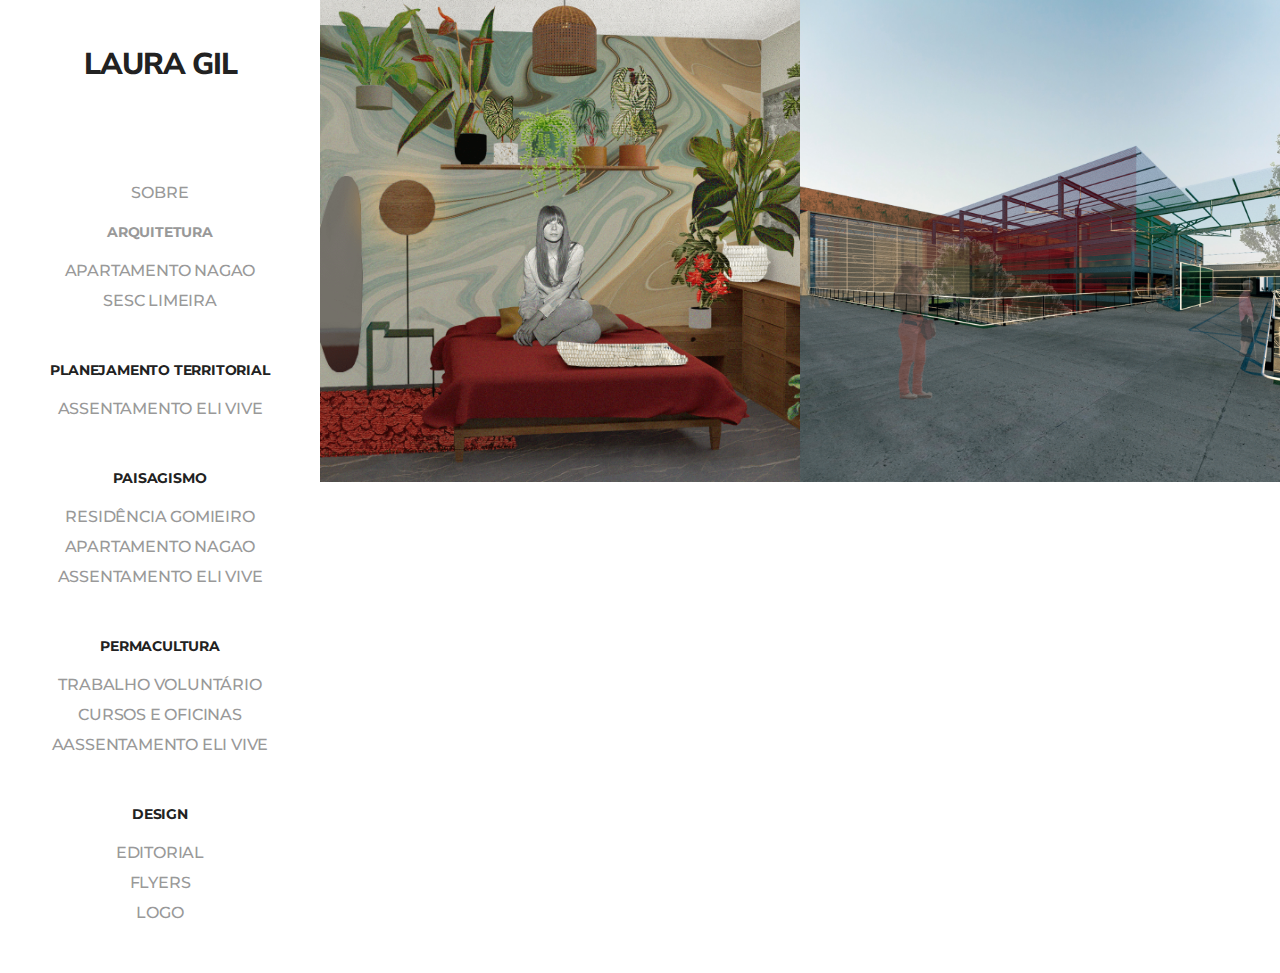
==== arquitetura/index.html @ 51f8e71c "paginas html, css dos projetos e js" ====
<!DOCTYPE html>
<html lang="pt-br">
<head>
    <meta charset="UTF-8">
    <meta name="viewport" content="width=device-width, initial-scale=1.0">
    <link rel="stylesheet" href="../assets/css/main.css">
    <link rel="stylesheet" href="../assets/css/menuLateral.css">
    <title>Laura Gil - Arquitetura</title>
</head>
<body>
    <div class="side-content">
        <header>
            <a href="/">Laura Gil</a href="#">
        </header>
        <nav>
            <ul>
                <li><a href='/sobre.html'> Sobre </a> </li>
                <div class="grupoLinks">
                    <li><a href='/arquitetura/index.html' style="color: rgb(153, 153, 153);;"> Arquitetura </a> </li>
                    <li><a href='/arquitetura/apartamento-nagao.html'> Apartamento Nagao </a> </li>
                    <li><a href='/arquitetura/sesc-limeira.html'> Sesc Limeira </a> </li>
                </div>
                <div class="grupoLinks">
                    <li><a href='/planejamento-territorial/index.html'> Planejamento Territorial </a> </li>
                    <li><a href='/planejamento-territorial/projeto-comunidades-sustentaveis.html'> Assentamento Eli Vive </a> </li>
                </div>
                <div class="grupoLinks">
                    <li><a href='/paisagismo/index.html'> Paisagismo </a> </li>
                    <li><a href='/paisagismo/residencial-gomeiro.html'> Residência Gomieiro </a> </li>
                    <li><a href='/arquitetura/apartamento-nagao.html'> Apartamento Nagao </a> </li>
                    <li><a href='/planejamento-territorial/projeto-comunidades-sustentaveis.html'> Assentamento Eli Vive </a> </li>
                </div>
                <div class="grupoLinks">
                    <li><a href='/permacultura/index.html'> Permacultura </a> </li>
                    <li><a href='/permacultura/trabalho-voluntario.html'> Trabalho voluntário </a> </li>
                    <li><a href='/permacultura/cursos-e-oficinas.html'> cursos e oficinas </a> </li>
                    <li><a href='/planejamento-territorial/projeto-comunidades-sustentaveis.html'> aassentamento eli vive </a> </li>
                </div>
                <div class="grupoLinks">
                    <li><a href='/design/index.html'> design </a> </li>
                    <li><a href='/design/editorial.html'> editorial </a> </li>
                    <li><a href='/design/flyers'> flyers </a> </li>
                    <li><a href='/design/logo'> logo </a> </li>
                </div>
            </ul>
        </nav>
    <!-- FIM DE SEÇÃO LATERAL -->
    </div>

    <main>
        <div class="project-covers">
            <a href="arquitetura/apartamento-nagao.html" data-count="2020"data-content="Apartamento Nagao">
                <span>2020</span>
                <img class="project-cover" src="../assets/img/apnagao.png" alt="">
            </a>
            </a>
            <a href="/arquitetura/sesc-limeira.html" data-content="Sesc Limeira">
                <span>2017</span>
                <img class="project-cover" src="../assets/img/SescLimeira.jpg" alt="">
            </a>
        </div>
    </main>
    


</body>
</html>
---- assets/css/main.css ----
@import url('https://fonts.googleapis.com/css2?family=Montserrat:wght@400;500;600;700&family=Nunito+Sans:wght@400;600;700;800&display=swap');

/* GERAIS */
*, *:before, *:after {
    box-sizing: border-box;
    margin: 0;
    padding: 0;
}

/* TIPOGRAFIA */
html {
    -webkit-font-smoothing: antialiased;
    text-rendering: optimizelegibility;
}

a {
    text-decoration: none;
    background-color: transparent;   
}

.project-covers > a:before {
    color: #222222;
    font-family: 'Nunito Sans', sans-serif;
    font-size: 48px;
    letter-spacing: -1px;
    font-style: normal;
    font-weight: 600;
    line-height: 50px;
    margin: auto;
    text-align: center;
    text-transform: uppercase;
}

.project-covers > a > span {
    color: #7c7c7c;
    font-family: 'Montserrat', sans-serif;
    font-size: 20px;
    font-style: normal;
    font-weight: 400;
    line-height: 20px;
    text-align: center;
    text-transform: none;
}

/* Galeria Projetos */
main {
    /* container da seção principal */
    width: 75%;
    height: 100%;
}

.project-covers {
    /* container de todas as imgs */
    display: flex;
    flex-wrap: wrap;
    width: 100%;
}

.project-covers > a {
    /* tamanho do container da img */
    width: 50%;
    position: relative;
}

.project-covers > a > span {
    /* ano do projeto */
    position: absolute;
    top: calc(35%);
    opacity: 0;
    z-index: 1;
    width: 100%;
    margin: auto;
}

.project-covers > a:after, .project-covers > a:before {
    /* propriedades comum do overlay da imagem */
    position: absolute;
    opacity: 0;
    transition: all 0.2s;
    -webkit-transition: all 0.2s;
}

.project-covers > a:after {
    /* background no hover da foto */
    content: "";
    width: 90%; height:90%;
    top:calc(5%); left:calc(5%);
    background:rgba(255,255,255,0.9);
}

.project-covers > a:before {
    /* texto em cima da img */
    content: attr(data-content);
    width: 100%;
    padding-left: 10%;
    color: black;
    z-index: 1;
    top: 45%;
    padding: 0 10%;
    text-align: center;
}

.project-covers > a:hover:after, .project-covers > a:hover:before,
.project-covers > a:hover > span {
    opacity: 1;
}

.project-cover {
    width: calc(100% + 2px);
    margin-right: 0px;
    min-height: 100%;
    vertical-align: top;
}


/* RESPONSIVIDADE */

/* celular até tablet */
@media (max-width: 576px){
    body {
        flex-flow: column;
    }

    /* side */
    .side-content {
        width: 100%;
    }

    /* logo */
    .side-content > header {
        text-align: left;
        margin-left: 2rem;
    }

    .side-content > header > a {
        padding: 20px 0;
    }

    /* barra de navegação */
    nav {
        display: none;
    }

    /* seção galeria */
    main {
        width: 100%;
    }

    /* seção galeria */
    .project-covers {
        width: 100%;
    }

    /* container imgs */
    .project-covers > a {
        width: 100%;
    }

    /* img individual */
    .project-cover {
        width: 100%;
    }
}
---- assets/css/menuLateral.css ----
@import url('https://fonts.googleapis.com/css2?family=Montserrat:wght@400;500;600;700&family=Nunito+Sans:wght@400;600;700;800&display=swap');

/* GERAIS */
*, *:before, *:after {
    box-sizing: border-box;
    margin: 0;
    padding: 0;
}

body {
    display: flex;
}

.side-content {
    text-align: center;
}

.side-content > * {
    text-transform: uppercase;
}

header > a {
    font-family: 'Nunito Sans', sans-serif;
    font-size: 30px;
    font-style: normal;
    font-weight: 800;
    line-height: 30px;
    letter-spacing: -1px;
    color: rgb(34,34,34);
    transition: background 0.2s ease, color 0.2s ease;
}

ul > div > li > a, ul > li > a {
    font-family: 'Montserrat', sans-serif;
    color: rgb(153, 153, 153);
    font-size: 16px;
    font-style: normal;
    font-weight: 500;
    line-height: 20px;
    letter-spacing: -0.2px;
}

ul > div > li > a:hover , ul > li > a:hover {
    color: rgb(34,34,34);
}

.grupoLinks > li:first-child > a {
    color: rgb(34,34,34);
    font-size: 14px;
    font-style: normal;
    font-weight: 700;
    line-height: 14px;
}

ul > div > li:first-child > a:hover {
    color: rgb(153, 153, 153);
}

.active {
    color: #222222;
}

/* ESTILO */
ul li {
    list-style-type: none;
}

/* Aba Lateral */
.side-content {
    width: 25%;
    margin-right: 0%;
}

header > a {
    display: block;
    max-width: 100%;
    margin-left: auto;
    margin-right: auto;
    padding-top: 50px;
    padding-bottom: 50px;
}

nav {
    float: none;
    margin-left: auto;
    margin-right: auto;
    max-width: 100%;
    padding-bottom: 0px;
    padding-top: 53px;
    width: 100%;
}

nav > ul > li:first-child {
    padding-bottom: 20px;
    padding-top: 0px;
    text-align: center;
}

.grupoLinks {
    padding-bottom: 40px;
    padding-top: 0px;
    text-align: center;
}

.grupoLinks > li {
    padding-bottom: 10px;
}

.grupoLinks > li:first-child {
    padding-bottom: 20px;
}
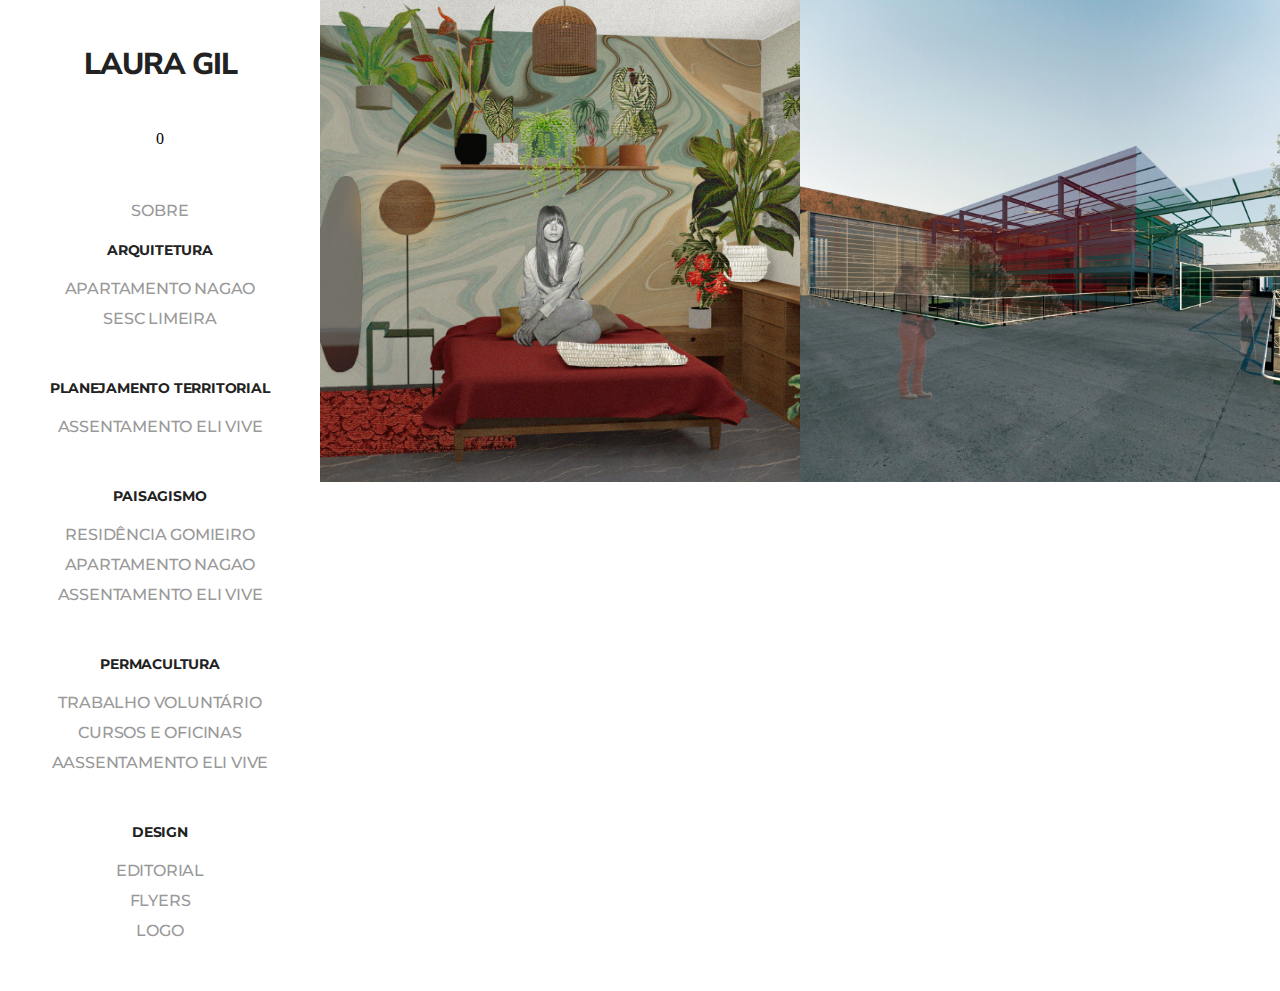
==== commit 99f114f7: "teste links" ====
--- a/arquitetura/index.html
+++ b/arquitetura/index.html
@@ -10,37 +10,37 @@
 <body>
     <div class="side-content">
         <header>
-            <a href="/">Laura Gil</a href="#">
-        </header>
+            <a href="portfolioLaura/">Laura Gil</a>
+        </header>0
         <nav>
             <ul>
-                <li><a href='/sobre.html'> Sobre </a> </li>
+                <li><a href='portfolioLaura/sobre.html'> Sobre </a> </li>
                 <div class="grupoLinks">
-                    <li><a href='/arquitetura/index.html' style="color: rgb(153, 153, 153);;"> Arquitetura </a> </li>
-                    <li><a href='/arquitetura/apartamento-nagao.html'> Apartamento Nagao </a> </li>
-                    <li><a href='/arquitetura/sesc-limeira.html'> Sesc Limeira </a> </li>
+                    <li><a class="arquitetura" href='portfolioLaura/arquitetura/index.html'> Arquitetura </a> </li>
+                    <li><a href='portfolioLaura/arquitetura/apartamento-nagao.html'> Apartamento Nagao </a> </li>
+                    <li><a href='portfolioLaura/arquitetura/sesc-limeira.html'> Sesc Limeira </a> </li>
                 </div>
                 <div class="grupoLinks">
-                    <li><a href='/planejamento-territorial/index.html'> Planejamento Territorial </a> </li>
-                    <li><a href='/planejamento-territorial/projeto-comunidades-sustentaveis.html'> Assentamento Eli Vive </a> </li>
+                    <li><a href='portfolioLaura/planejamento-territorial/index.html'> Planejamento Territorial </a> </li>
+                    <li><a  href='portfolioLaura/planejamento-territorial/projeto-comunidades-sustentaveis.html'> Assentamento Eli Vive </a> </li>
                 </div>
                 <div class="grupoLinks">
-                    <li><a href='/paisagismo/index.html'> Paisagismo </a> </li>
-                    <li><a href='/paisagismo/residencial-gomeiro.html'> Residência Gomieiro </a> </li>
-                    <li><a href='/arquitetura/apartamento-nagao.html'> Apartamento Nagao </a> </li>
-                    <li><a href='/planejamento-territorial/projeto-comunidades-sustentaveis.html'> Assentamento Eli Vive </a> </li>
+                    <li><a href='portfolioLaura/paisagismo/index.html'> Paisagismo </a> </li>
+                    <li><a href='portfolioLaura/paisagismo/residencial-gomeiro.html'> Residência Gomieiro </a> </li>
+                    <li><a href='portfolioLaura/arquitetura/apartamento-nagao.html'> Apartamento Nagao </a> </li>
+                    <li><a href='portfolioLaura/planejamento-territorial/projeto-comunidades-sustentaveis.html'> Assentamento Eli Vive </a> </li>
                 </div>
                 <div class="grupoLinks">
-                    <li><a href='/permacultura/index.html'> Permacultura </a> </li>
-                    <li><a href='/permacultura/trabalho-voluntario.html'> Trabalho voluntário </a> </li>
-                    <li><a href='/permacultura/cursos-e-oficinas.html'> cursos e oficinas </a> </li>
-                    <li><a href='/planejamento-territorial/projeto-comunidades-sustentaveis.html'> aassentamento eli vive </a> </li>
+                    <li><a href='portfolioLaura/permacultura/index.html'> Permacultura </a> </li>
+                    <li><a href='portfolioLaura/permacultura/trabalho-voluntario.html'> Trabalho voluntário </a> </li>
+                    <li><a href='portfolioLaura/permacultura/cursos-e-oficinas.html'> cursos e oficinas </a> </li>
+                    <li><a href='portfolioLaura/planejamento-territorial/projeto-comunidades-sustentaveis.html'> aassentamento eli vive </a> </li>
                 </div>
                 <div class="grupoLinks">
-                    <li><a href='/design/index.html'> design </a> </li>
-                    <li><a href='/design/editorial.html'> editorial </a> </li>
-                    <li><a href='/design/flyers'> flyers </a> </li>
-                    <li><a href='/design/logo'> logo </a> </li>
+                    <li><a href='portfolioLaura/design/index.html'> design </a> </li>
+                    <li><a href='portfolioLaura/design/editorial.html'> editorial </a> </li>
+                    <li><a href='portfolioLaura/design/flyers'> flyers </a> </li>
+                    <li><a href='portfolioLaura/design/logo'> logo </a> </li>
                 </div>
             </ul>
         </nav>
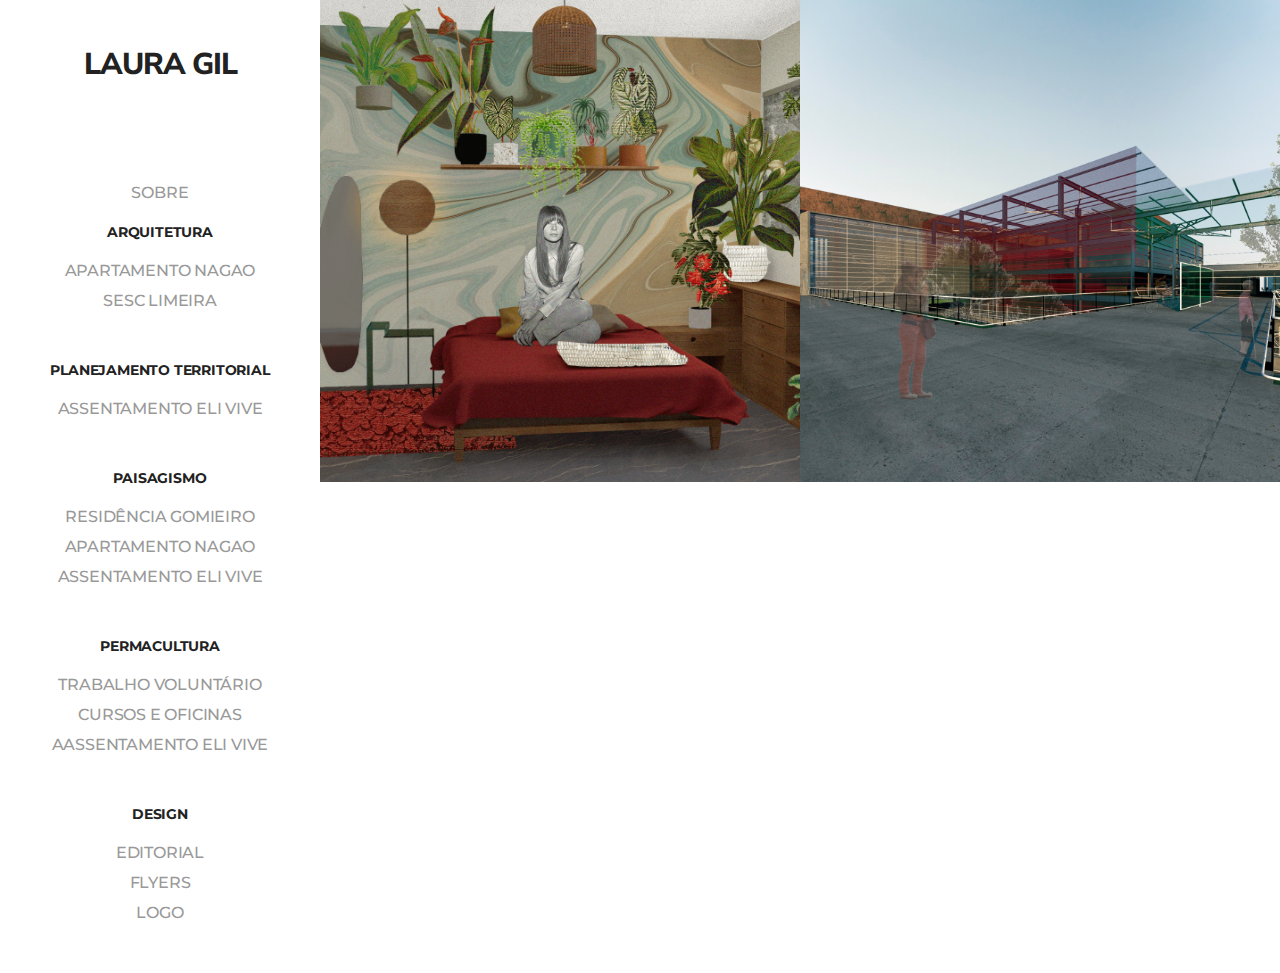
==== commit e4189615: "retirando o 0 do header" ====
--- a/arquitetura/index.html
+++ b/arquitetura/index.html
@@ -10,37 +10,37 @@
 <body>
     <div class="side-content">
         <header>
-            <a href="portfolioLaura/">Laura Gil</a>
-        </header>0
+            <a href="/portfolioLaura/">Laura Gil</a>
+        </header>
         <nav>
             <ul>
-                <li><a href='portfolioLaura/sobre.html'> Sobre </a> </li>
+                <li><a href='/portfolioLaura/sobre.html'> Sobre </a> </li>
                 <div class="grupoLinks">
-                    <li><a class="arquitetura" href='portfolioLaura/arquitetura/index.html'> Arquitetura </a> </li>
-                    <li><a href='portfolioLaura/arquitetura/apartamento-nagao.html'> Apartamento Nagao </a> </li>
-                    <li><a href='portfolioLaura/arquitetura/sesc-limeira.html'> Sesc Limeira </a> </li>
+                    <li><a class="arquitetura" href='/portfolioLaura/arquitetura/index.html'> Arquitetura </a> </li>
+                    <li><a href='/portfolioLaura/arquitetura/apartamento-nagao.html'> Apartamento Nagao </a> </li>
+                    <li><a href='/portfolioLaura/arquitetura/sesc-limeira.html'> Sesc Limeira </a> </li>
                 </div>
                 <div class="grupoLinks">
-                    <li><a href='portfolioLaura/planejamento-territorial/index.html'> Planejamento Territorial </a> </li>
-                    <li><a  href='portfolioLaura/planejamento-territorial/projeto-comunidades-sustentaveis.html'> Assentamento Eli Vive </a> </li>
+                    <li><a href='/portfolioLaura/planejamento-territorial/index.html'> Planejamento Territorial </a> </li>
+                    <li><a  href='/portfolioLaura/planejamento-territorial/projeto-comunidades-sustentaveis.html'> Assentamento Eli Vive </a> </li>
                 </div>
                 <div class="grupoLinks">
-                    <li><a href='portfolioLaura/paisagismo/index.html'> Paisagismo </a> </li>
-                    <li><a href='portfolioLaura/paisagismo/residencial-gomeiro.html'> Residência Gomieiro </a> </li>
-                    <li><a href='portfolioLaura/arquitetura/apartamento-nagao.html'> Apartamento Nagao </a> </li>
-                    <li><a href='portfolioLaura/planejamento-territorial/projeto-comunidades-sustentaveis.html'> Assentamento Eli Vive </a> </li>
+                    <li><a href='/portfolioLaura/paisagismo/index.html'> Paisagismo </a> </li>
+                    <li><a href='/portfolioLaura/paisagismo/residencial-gomeiro.html'> Residência Gomieiro </a> </li>
+                    <li><a href='/portfolioLaura/arquitetura/apartamento-nagao.html'> Apartamento Nagao </a> </li>
+                    <li><a href='/portfolioLaura/planejamento-territorial/projeto-comunidades-sustentaveis.html'> Assentamento Eli Vive </a> </li>
                 </div>
                 <div class="grupoLinks">
-                    <li><a href='portfolioLaura/permacultura/index.html'> Permacultura </a> </li>
-                    <li><a href='portfolioLaura/permacultura/trabalho-voluntario.html'> Trabalho voluntário </a> </li>
-                    <li><a href='portfolioLaura/permacultura/cursos-e-oficinas.html'> cursos e oficinas </a> </li>
-                    <li><a href='portfolioLaura/planejamento-territorial/projeto-comunidades-sustentaveis.html'> aassentamento eli vive </a> </li>
+                    <li><a href='/portfolioLaura/permacultura/index.html'> Permacultura </a> </li>
+                    <li><a href='/portfolioLaura/permacultura/trabalho-voluntario.html'> Trabalho voluntário </a> </li>
+                    <li><a href='/portfolioLaura/permacultura/cursos-e-oficinas.html'> cursos e oficinas </a> </li>
+                    <li><a href='/portfolioLaura/planejamento-territorial/projeto-comunidades-sustentaveis.html'> aassentamento eli vive </a> </li>
                 </div>
                 <div class="grupoLinks">
-                    <li><a href='portfolioLaura/design/index.html'> design </a> </li>
-                    <li><a href='portfolioLaura/design/editorial.html'> editorial </a> </li>
-                    <li><a href='portfolioLaura/design/flyers'> flyers </a> </li>
-                    <li><a href='portfolioLaura/design/logo'> logo </a> </li>
+                    <li><a href='/portfolioLaura/design/index.html'> design </a> </li>
+                    <li><a href='/portfolioLaura/design/editorial.html'> editorial </a> </li>
+                    <li><a href='/portfolioLaura/design/flyers'> flyers </a> </li>
+                    <li><a href='/portfolioLaura/design/logo'> logo </a> </li>
                 </div>
             </ul>
         </nav>
